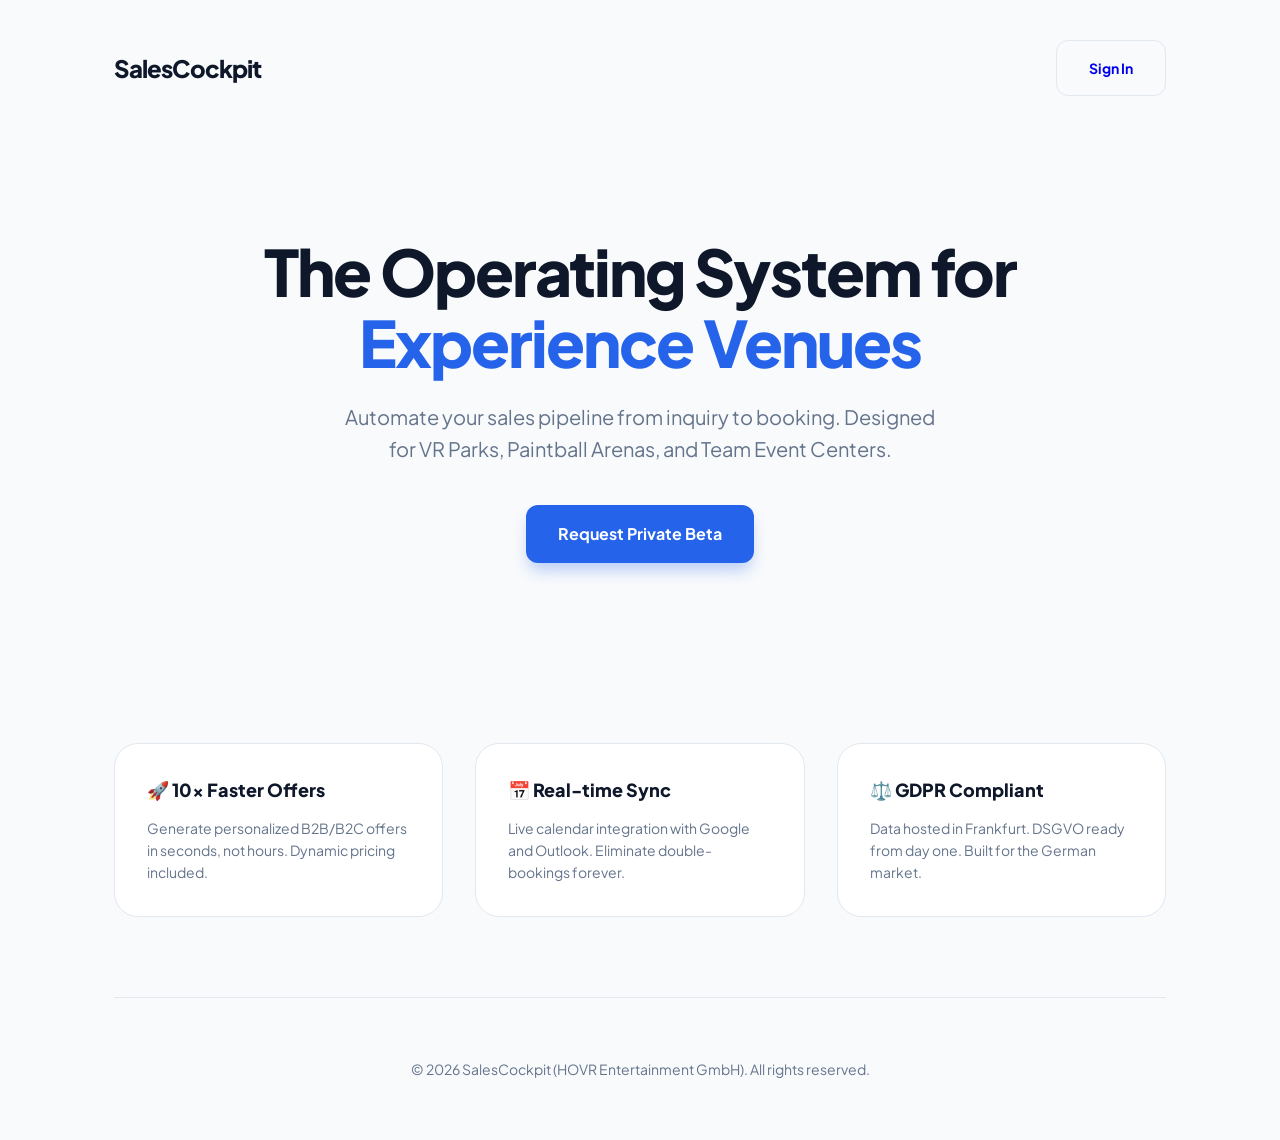
==== landing/index.html @ e69aa916 "PROJECT COMPLETED: Final Multi-tenancy proof and platform stabilization - Enforced tenant isolation " ====
<!DOCTYPE html>
<html lang="en">
<head>
    <meta charset="UTF-8">
    <meta name="viewport" content="width=device-width, initial-scale=1.0">
    <title>SalesCockpit — The Operating System for Experience Venues</title>
    <link rel="preconnect" href="https://fonts.googleapis.com">
    <link rel="preconnect" href="https://fonts.gstatic.com" crossorigin>
    <link href="https://fonts.googleapis.com/css2?family=Plus+Jakarta+Sans:wght@400;700;800&display=swap" rel="stylesheet">
    <style>
        :root {
            --navy: #0F172A;
            --blue: #2563EB;
            --bg: #F8FAFC;
            --ink: #1E293B;
            --ink-light: #64748B;
        }
        * { margin: 0; padding: 0; box-sizing: border-box; }
        body { font-family: 'Plus Jakarta Sans', sans-serif; background: var(--bg); color: var(--ink); line-height: 1.6; }
        
        .container { max-width: 1100px; margin: 0 auto; padding: 0 24px; }
        
        header { padding: 40px 0; display: flex; justify-content: space-between; align-items: center; }
        .logo { font-weight: 800; font-size: 24px; color: var(--navy); letter-spacing: -1px; }
        
        .hero { padding: 100px 0; text-align: center; }
        h1 { font-size: 64px; font-weight: 800; line-height: 1.1; color: var(--navy); margin-bottom: 24px; letter-spacing: -2px; }
        h1 span { color: var(--blue); }
        .hero p { font-size: 20px; color: var(--ink-light); max-width: 600px; margin: 0 auto 40px; }
        
        .btn { display: inline-block; padding: 16px 32px; border-radius: 12px; font-weight: 700; text-decoration: none; transition: all 0.2s; }
        .btn-primary { background: var(--blue); color: #fff; box-shadow: 0 10px 15px -3px rgba(37, 99, 235, 0.3); }
        .btn-primary:hover { transform: translateY(-2px); box-shadow: 0 20px 25px -5px rgba(37, 99, 235, 0.4); }
        
        .features { padding: 80px 0; display: grid; grid-template-columns: repeat(3, 1fr); gap: 32px; }
        .f-card { background: #fff; padding: 32px; border-radius: 24px; border: 1px solid #E2E8F0; }
        .f-card h3 { font-size: 18px; font-weight: 800; margin-bottom: 12px; color: var(--navy); }
        .f-card p { color: var(--ink-light); font-size: 14px; }

        @media (max-width: 768px) {
            h1 { font-size: 40px; }
            .features { grid-template-columns: 1fr; }
        }
    </style>
</head>
<body>
    <div class="container">
        <header>
            <div class="logo">SalesCockpit</div>
            <a href="#demo" class="btn" style="border: 1px solid #E2E8F0; font-size: 14px;">Sign In</a>
        </header>

        <section class="hero">
            <h1>The Operating System for <span>Experience Venues</span></h1>
            <p>Automate your sales pipeline from inquiry to booking. Designed for VR Parks, Paintball Arenas, and Team Event Centers.</p>
            <a href="#demo" class="btn btn-primary">Request Private Beta</a>
        </section>

        <section class="features">
            <div class="f-card">
                <h3>🚀 10x Faster Offers</h3>
                <p>Generate personalized B2B/B2C offers in seconds, not hours. Dynamic pricing included.</p>
            </div>
            <div class="f-card">
                <h3>📅 Real-time Sync</h3>
                <p>Live calendar integration with Google and Outlook. Eliminate double-bookings forever.</p>
            </div>
            <div class="f-card">
                <h3>⚖️ GDPR Compliant</h3>
                <p>Data hosted in Frankfurt. DSGVO ready from day one. Built for the German market.</p>
            </div>
        </section>

        <footer style="padding: 60px 0; border-top: 1px solid #E2E8F0; text-align: center; color: var(--ink-light); font-size: 14px;">
            &copy; 2026 SalesCockpit (HOVR Entertainment GmbH). All rights reserved.
        </footer>
    </div>
</body>
</html>
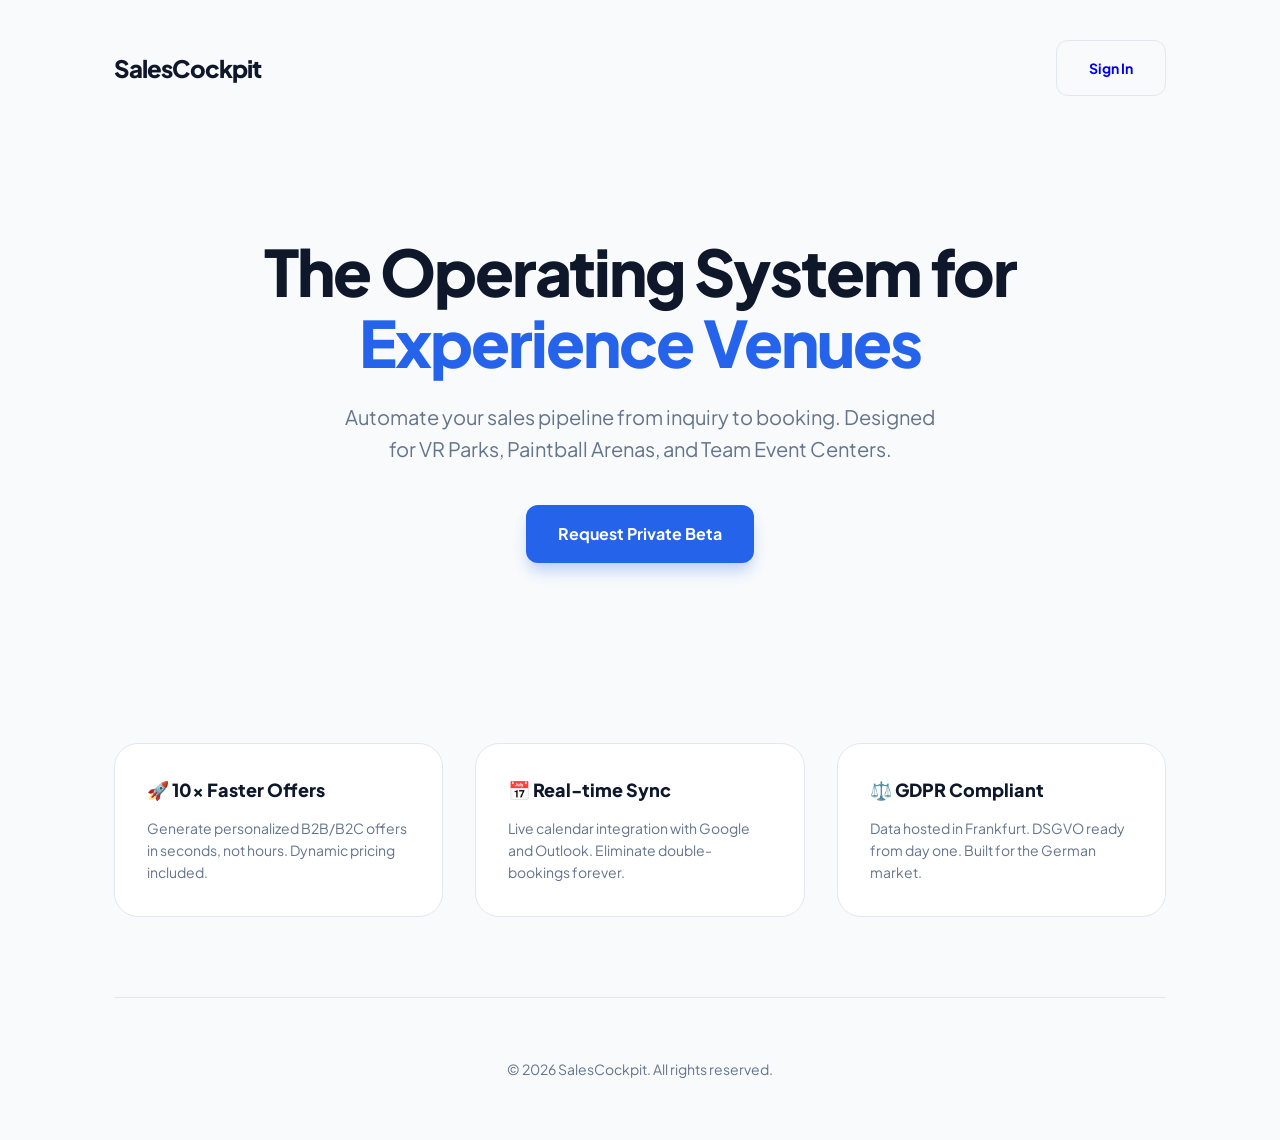
==== commit d546afb3: "Refactor: Move sensitive biz info and prices to Supabase backend" ====
--- a/landing/index.html
+++ b/landing/index.html
@@ -1,12 +1,14 @@
 <!DOCTYPE html>
 <html lang="en">
+
 <head>
     <meta charset="UTF-8">
     <meta name="viewport" content="width=device-width, initial-scale=1.0">
     <title>SalesCockpit — The Operating System for Experience Venues</title>
     <link rel="preconnect" href="https://fonts.googleapis.com">
     <link rel="preconnect" href="https://fonts.gstatic.com" crossorigin>
-    <link href="https://fonts.googleapis.com/css2?family=Plus+Jakarta+Sans:wght@400;700;800&display=swap" rel="stylesheet">
+    <link href="https://fonts.googleapis.com/css2?family=Plus+Jakarta+Sans:wght@400;700;800&display=swap"
+        rel="stylesheet">
     <style>
         :root {
             --navy: #0F172A;
@@ -15,34 +17,123 @@
             --ink: #1E293B;
             --ink-light: #64748B;
         }
-        * { margin: 0; padding: 0; box-sizing: border-box; }
-        body { font-family: 'Plus Jakarta Sans', sans-serif; background: var(--bg); color: var(--ink); line-height: 1.6; }
-        
-        .container { max-width: 1100px; margin: 0 auto; padding: 0 24px; }
-        
-        header { padding: 40px 0; display: flex; justify-content: space-between; align-items: center; }
-        .logo { font-weight: 800; font-size: 24px; color: var(--navy); letter-spacing: -1px; }
-        
-        .hero { padding: 100px 0; text-align: center; }
-        h1 { font-size: 64px; font-weight: 800; line-height: 1.1; color: var(--navy); margin-bottom: 24px; letter-spacing: -2px; }
-        h1 span { color: var(--blue); }
-        .hero p { font-size: 20px; color: var(--ink-light); max-width: 600px; margin: 0 auto 40px; }
-        
-        .btn { display: inline-block; padding: 16px 32px; border-radius: 12px; font-weight: 700; text-decoration: none; transition: all 0.2s; }
-        .btn-primary { background: var(--blue); color: #fff; box-shadow: 0 10px 15px -3px rgba(37, 99, 235, 0.3); }
-        .btn-primary:hover { transform: translateY(-2px); box-shadow: 0 20px 25px -5px rgba(37, 99, 235, 0.4); }
-        
-        .features { padding: 80px 0; display: grid; grid-template-columns: repeat(3, 1fr); gap: 32px; }
-        .f-card { background: #fff; padding: 32px; border-radius: 24px; border: 1px solid #E2E8F0; }
-        .f-card h3 { font-size: 18px; font-weight: 800; margin-bottom: 12px; color: var(--navy); }
-        .f-card p { color: var(--ink-light); font-size: 14px; }
+
+        * {
+            margin: 0;
+            padding: 0;
+            box-sizing: border-box;
+        }
+
+        body {
+            font-family: 'Plus Jakarta Sans', sans-serif;
+            background: var(--bg);
+            color: var(--ink);
+            line-height: 1.6;
+        }
+
+        .container {
+            max-width: 1100px;
+            margin: 0 auto;
+            padding: 0 24px;
+        }
+
+        header {
+            padding: 40px 0;
+            display: flex;
+            justify-content: space-between;
+            align-items: center;
+        }
+
+        .logo {
+            font-weight: 800;
+            font-size: 24px;
+            color: var(--navy);
+            letter-spacing: -1px;
+        }
+
+        .hero {
+            padding: 100px 0;
+            text-align: center;
+        }
+
+        h1 {
+            font-size: 64px;
+            font-weight: 800;
+            line-height: 1.1;
+            color: var(--navy);
+            margin-bottom: 24px;
+            letter-spacing: -2px;
+        }
+
+        h1 span {
+            color: var(--blue);
+        }
+
+        .hero p {
+            font-size: 20px;
+            color: var(--ink-light);
+            max-width: 600px;
+            margin: 0 auto 40px;
+        }
+
+        .btn {
+            display: inline-block;
+            padding: 16px 32px;
+            border-radius: 12px;
+            font-weight: 700;
+            text-decoration: none;
+            transition: all 0.2s;
+        }
+
+        .btn-primary {
+            background: var(--blue);
+            color: #fff;
+            box-shadow: 0 10px 15px -3px rgba(37, 99, 235, 0.3);
+        }
+
+        .btn-primary:hover {
+            transform: translateY(-2px);
+            box-shadow: 0 20px 25px -5px rgba(37, 99, 235, 0.4);
+        }
+
+        .features {
+            padding: 80px 0;
+            display: grid;
+            grid-template-columns: repeat(3, 1fr);
+            gap: 32px;
+        }
+
+        .f-card {
+            background: #fff;
+            padding: 32px;
+            border-radius: 24px;
+            border: 1px solid #E2E8F0;
+        }
+
+        .f-card h3 {
+            font-size: 18px;
+            font-weight: 800;
+            margin-bottom: 12px;
+            color: var(--navy);
+        }
+
+        .f-card p {
+            color: var(--ink-light);
+            font-size: 14px;
+        }
 
         @media (max-width: 768px) {
-            h1 { font-size: 40px; }
-            .features { grid-template-columns: 1fr; }
+            h1 {
+                font-size: 40px;
+            }
+
+            .features {
+                grid-template-columns: 1fr;
+            }
         }
     </style>
 </head>
+
 <body>
     <div class="container">
         <header>
@@ -52,7 +143,8 @@
 
         <section class="hero">
             <h1>The Operating System for <span>Experience Venues</span></h1>
-            <p>Automate your sales pipeline from inquiry to booking. Designed for VR Parks, Paintball Arenas, and Team Event Centers.</p>
+            <p>Automate your sales pipeline from inquiry to booking. Designed for VR Parks, Paintball Arenas, and Team
+                Event Centers.</p>
             <a href="#demo" class="btn btn-primary">Request Private Beta</a>
         </section>
 
@@ -71,9 +163,11 @@
             </div>
         </section>
 
-        <footer style="padding: 60px 0; border-top: 1px solid #E2E8F0; text-align: center; color: var(--ink-light); font-size: 14px;">
-            &copy; 2026 SalesCockpit (HOVR Entertainment GmbH). All rights reserved.
+        <footer
+            style="padding: 60px 0; border-top: 1px solid #E2E8F0; text-align: center; color: var(--ink-light); font-size: 14px;">
+            &copy; 2026 SalesCockpit. All rights reserved.
         </footer>
     </div>
 </body>
-</html>
+
+</html>
